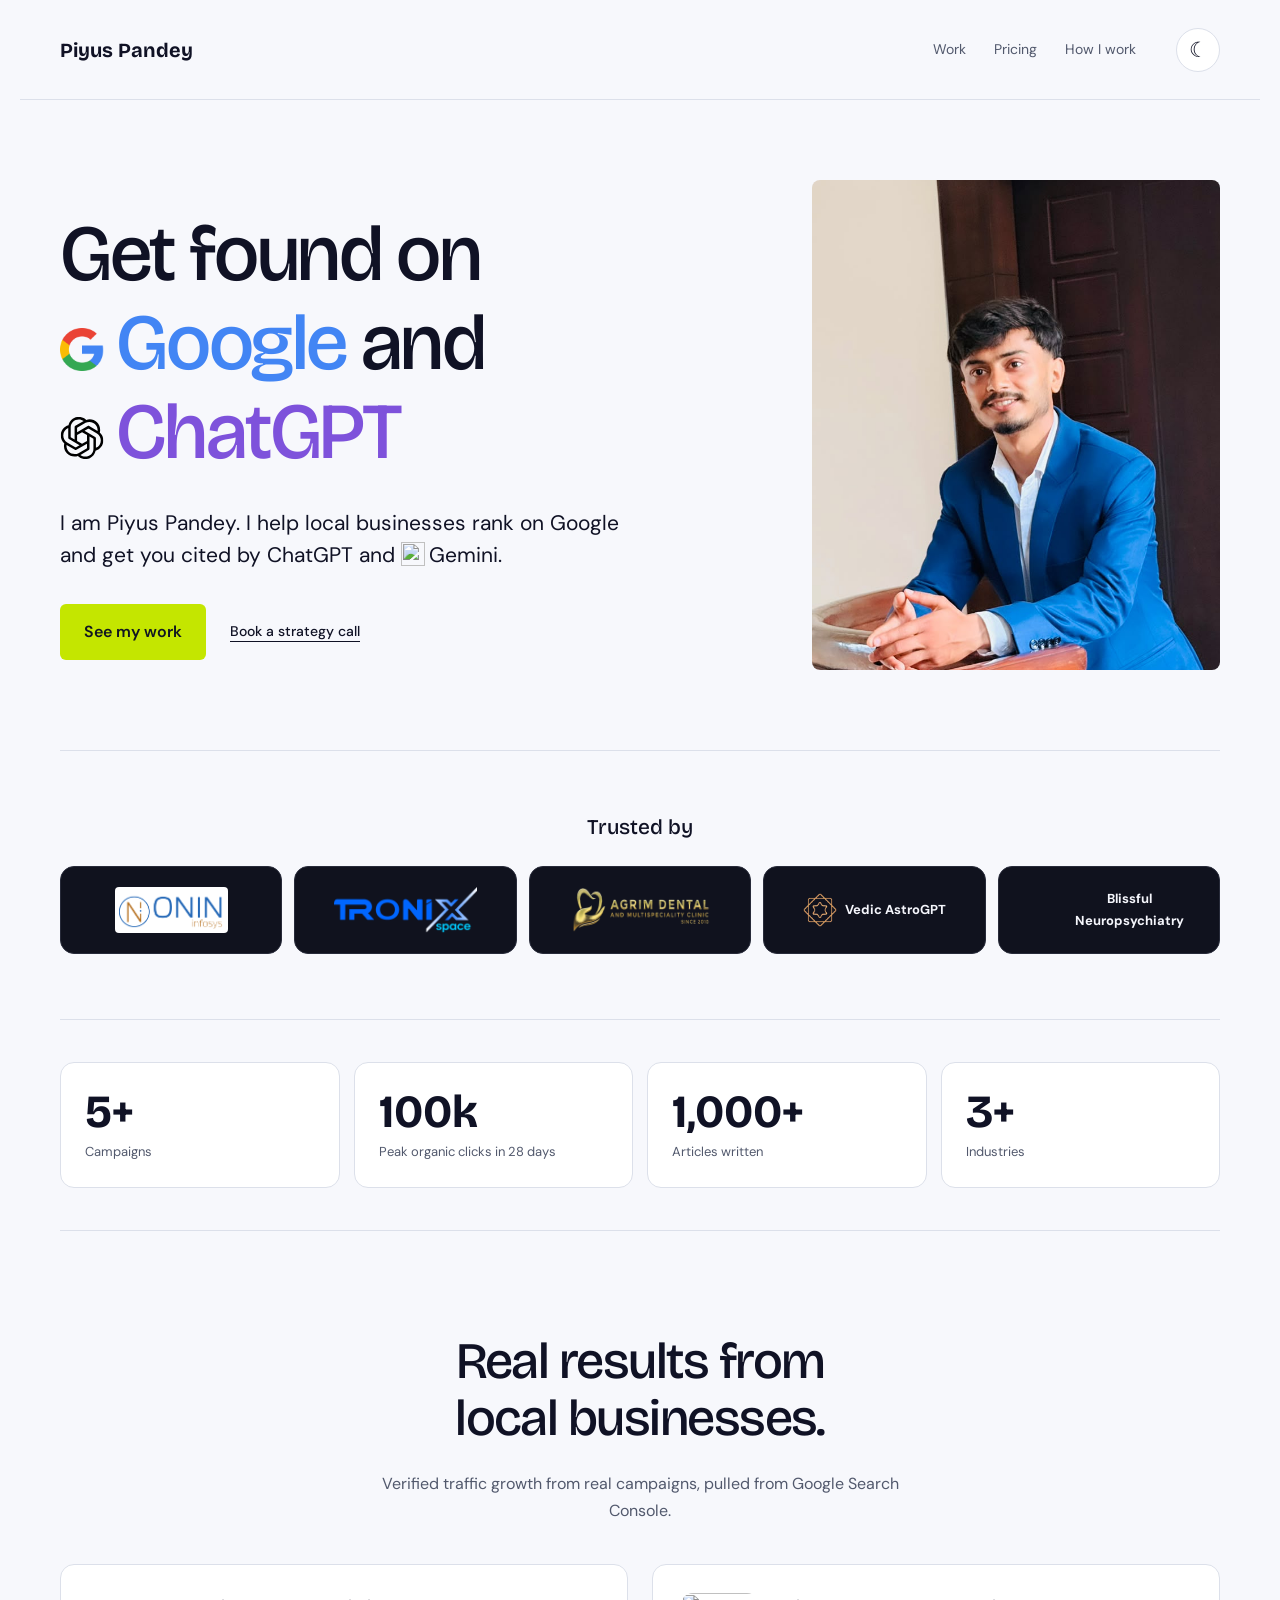
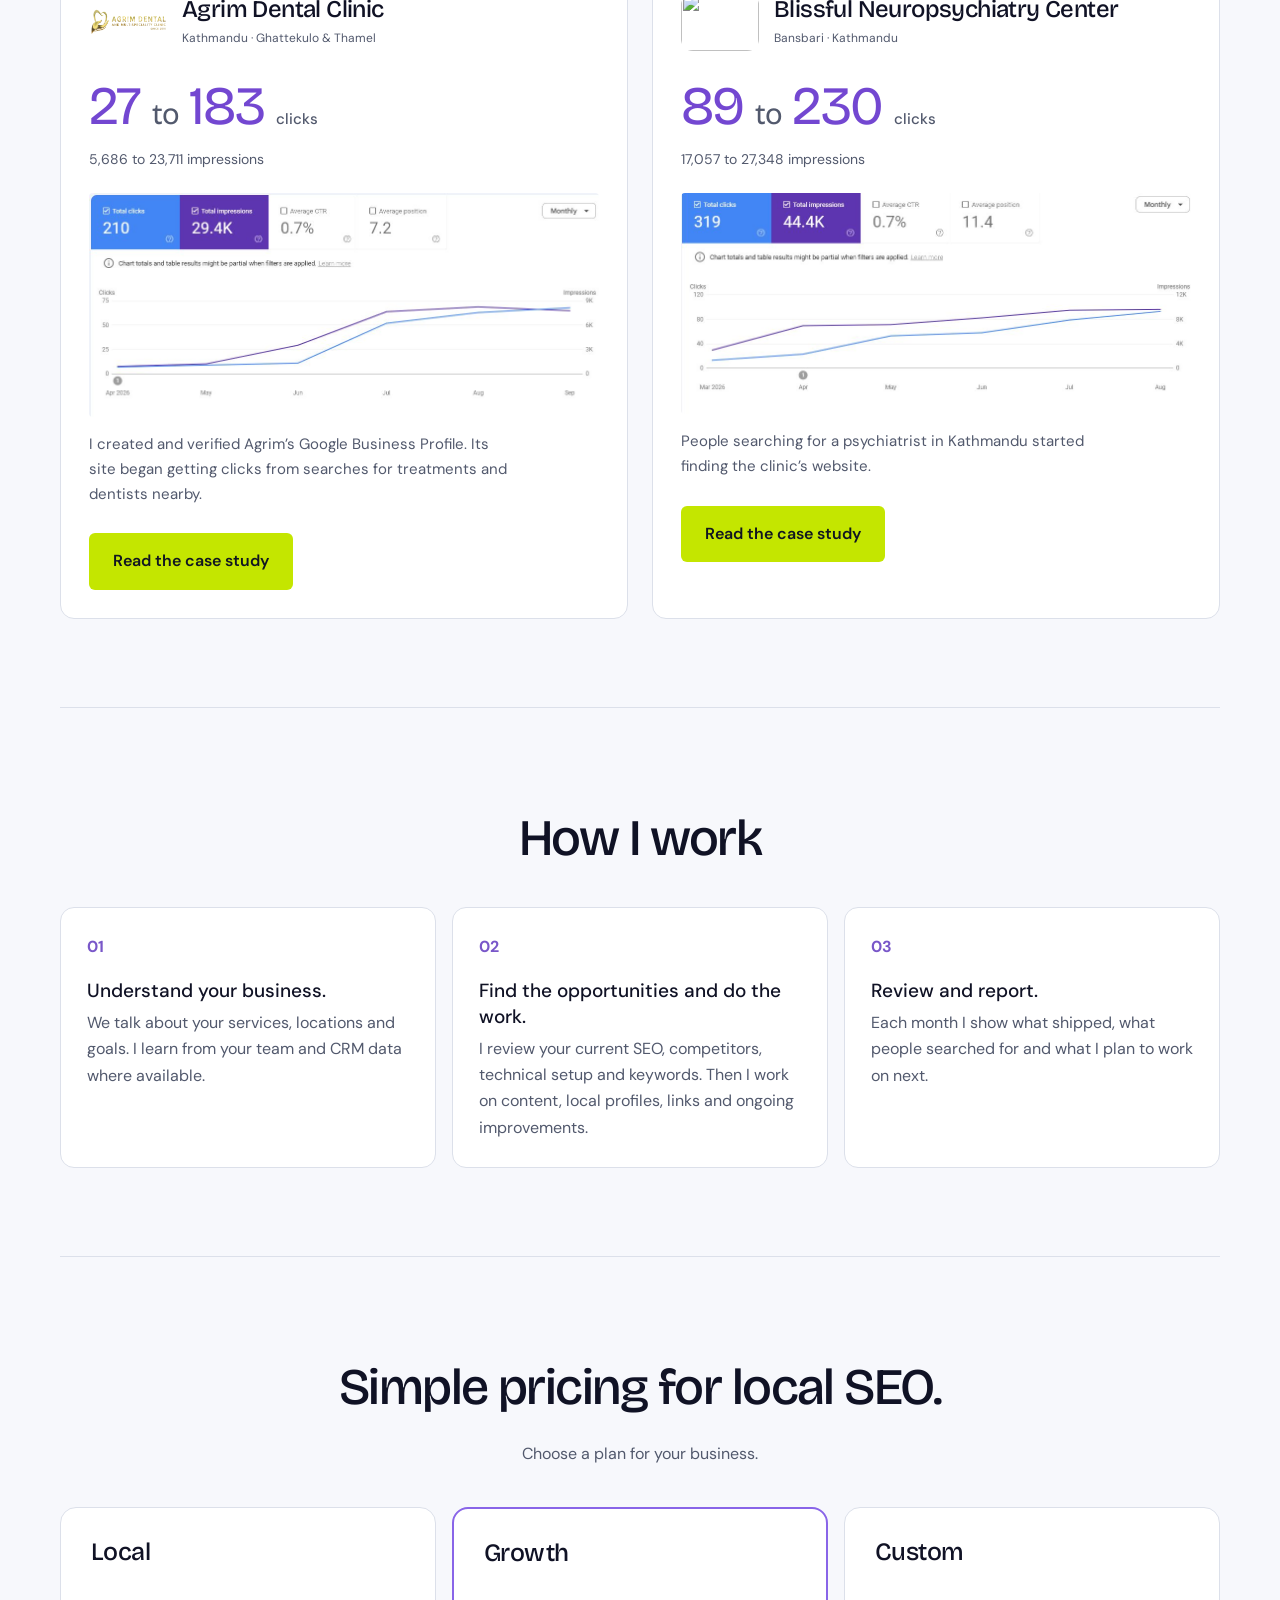
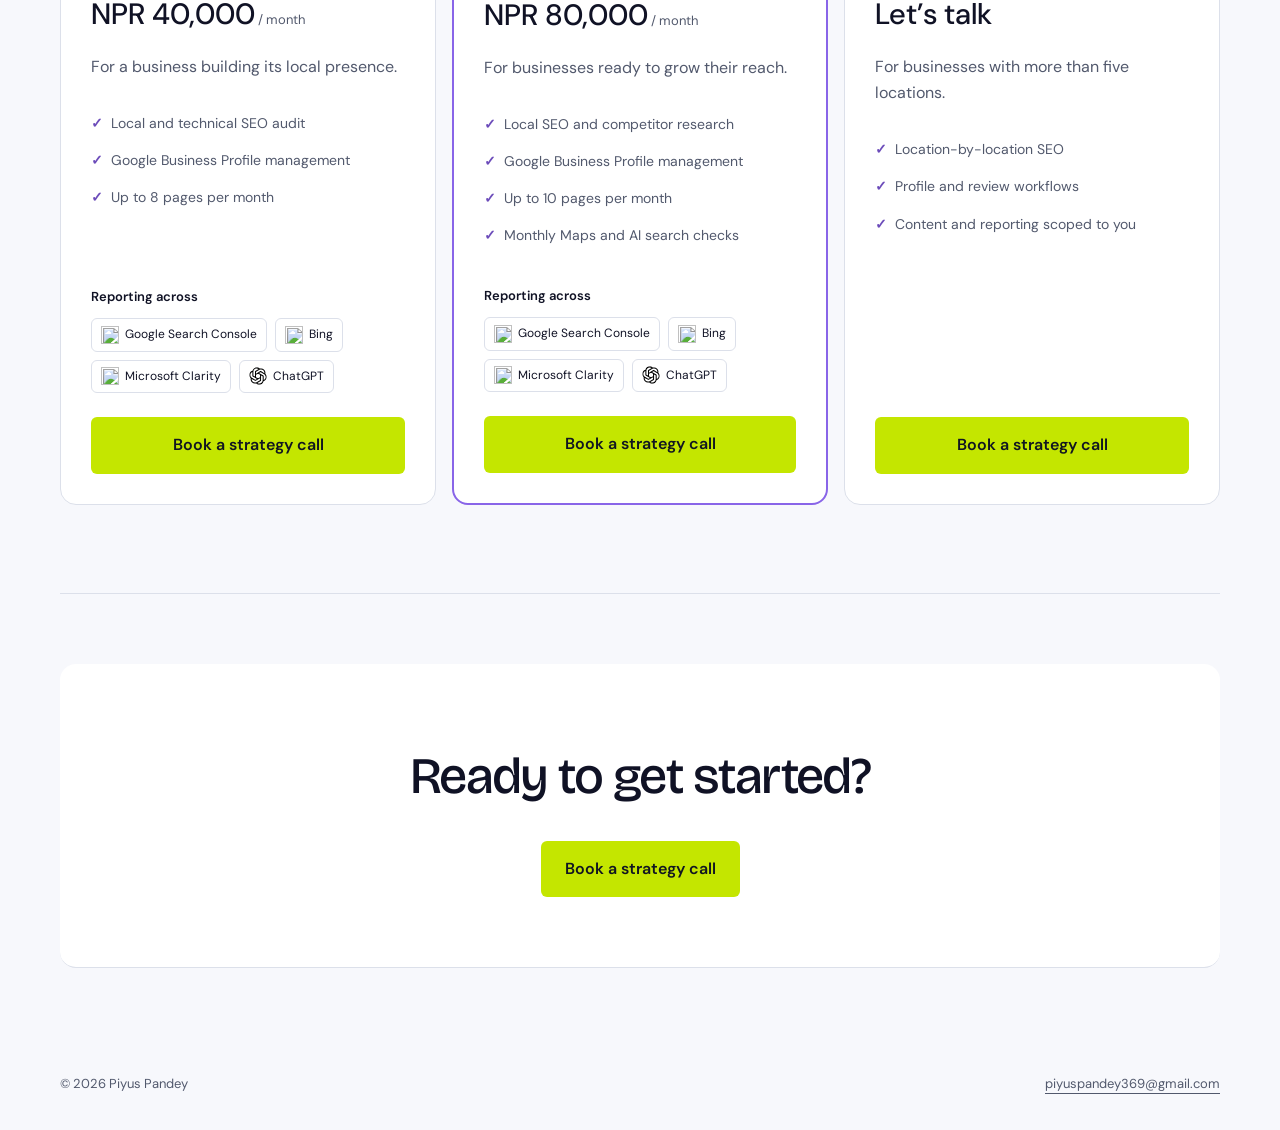
==== index.html @ a8f032d7 "Publish Piyus Pandey SEO portfolio" ====
<!doctype html>
<html lang="en">
<head>
<meta charset="utf-8">
<meta name="viewport" content="width=device-width,initial-scale=1">
<title>Local SEO Freelancer in Nepal | Piyus Pandey</title>
<meta name="description" content="Local SEO for clinics and businesses in Nepal. Explore clinic case studies, Google Business Profile services and pricing.">
<link rel="stylesheet" href="styles.css">
<link rel="preconnect" href="https://fonts.googleapis.com">
<link rel="preconnect" href="https://fonts.gstatic.com" crossorigin>
</head>
<body>
<a class="skip" href="#main">Skip to content</a>
<header>
<a class="brand" href="index.html">Piyus Pandey
</a>
<button class="menu-toggle" type="button" aria-expanded="false" aria-controls="primary-nav" aria-label="Open navigation"><span></span><span></span><span></span></button>
<nav id="primary-nav" aria-label="Main navigation">
<a href="index.html#work">Work</a>

<a href="index.html#pricing">Pricing</a>
<a href="index.html#process">How I work</a>
</nav>
<button class="theme-toggle" type="button" aria-label="Switch to dark theme" aria-pressed="false">☾</button>
</header>
<main id="main">
<section class="hero"><div><h1>Get found on <span class="google-word"><img class="hero-brand-icon google-icon" src="site-assets/google-g.png" alt="" width="128" height="128">Google</span> and <span class="chatgpt-word"><img class="hero-brand-icon openai-icon" src="site-assets/openai-black.svg" alt="" width="48" height="48">ChatGPT</span></h1><p class="intro">I am Piyus Pandey. I help local businesses rank on Google and get you cited by ChatGPT and <span class="gemini-name"><img src="https://www.google.com/s2/favicons?domain=gemini.google.com&sz=64" alt="" width="24" height="24">Gemini</span>.</p><div class="actions"><a class="button" href="#work">See my work</a><a class="text-link" href="https://wa.me/9779866153090?text=Hello%20Piyus%2C%20I%20want%20to%20book%20a%20strategy%20call%20for%20my%20business%3A%20">Book a strategy call</a></div></div><figure class="portrait"><img src="site-assets/piyus-pandey.jpg" alt="Piyus Pandey" width="720" height="1280"></figure></section>
<section class="trust"><h2>Trusted by</h2><div class="logo-grid"><a href="https://onin.com.np/"><img src="site-assets/onin.png" alt="Onin Infosys"></a><a href="https://tronixspace.com/"><img src="site-assets/tronix.png" alt="Tronix Space"></a><a href="https://agrimdentalclinic.com/"><img src="site-assets/agrim.png" alt="Agrim Dental Clinic"></a><a href="https://vedicastrogpt.com/"><img src="site-assets/vedic.webp" alt=""><span>Vedic AstroGPT</span></a><a href="https://blissfulpsychiatrycenter.com/"><img src="https://www.google.com/s2/favicons?domain=blissfulpsychiatrycenter.com&sz=128" alt=""><span>Blissful Neuropsychiatry</span></a></div></section>
<section class="stats" aria-label="Experience"><div><strong>5+</strong><span>Campaigns</span></div><div><strong>100k</strong><span>Peak organic clicks in 28 days</span></div><div><strong>1,000+</strong><span>Articles written</span></div><div><strong>3+</strong><span>Industries</span></div></section>
<section id="work">
<div class="section-head">
<h2>Real results from local businesses.</h2><p>Verified traffic growth from real campaigns, pulled from Google Search Console.</p>

</div>
<div class="work-grid">
<article class="case">
<div class="case-top">
<div class="clinic-heading"><img src="site-assets/agrim.png" alt="" loading="lazy"><div><h3>Agrim Dental Clinic</h3><p>Kathmandu · Ghattekulo &amp; Thamel</p></div></div>
</div>
<div class="metric">27 <span>to</span> 183 <small>clicks</small></div>
<p class="impression-change">5,686 to 23,711 impressions</p>
<a href="case-study-evidence/agrim-search-growth.jpg">
<img loading="lazy" src="case-study-evidence/agrim-search-growth.jpg" alt="Agrim Dental Clinic Search Console monthly growth chart">
</a>
<p>I created and verified Agrim’s Google Business Profile. Its site began getting clicks from searches for treatments and dentists nearby.</p>

<a class="button" href="agrim.html">Read the case study</a>
</article>
<article class="case">
<div class="case-top">
<div class="clinic-heading"><img src="https://www.google.com/s2/favicons?domain=blissfulpsychiatrycenter.com&sz=128" alt="" loading="lazy"><div><h3>Blissful Neuropsychiatry Center</h3><p>Bansbari · Kathmandu</p></div></div>
</div>
<div class="metric">89 <span>to</span> 230 <small>clicks</small></div>
<p class="impression-change">17,057 to 27,348 impressions</p>
<a href="case-study-evidence/blissful-search-growth.jpg">
<img loading="lazy" src="case-study-evidence/blissful-search-growth.jpg" alt="Blissful Neuropsychiatry Center Search Console monthly growth chart">
</a>
<p>People searching for a psychiatrist in Kathmandu started finding the clinic’s website.</p>

<a class="button" href="blissful.html">Read the case study</a>
</article>
</div>
</section>
<section class="process" id="process">
<h2>How I work</h2>
<ol><li><strong>Understand your business.</strong> We talk about your services, locations and goals. I learn from your team and CRM data where available.</li><li><strong>Find the opportunities and do the work.</strong> I review your current SEO, competitors, technical setup and keywords. Then I work on content, local profiles, links and ongoing improvements.</li><li><strong>Review and report.</strong> Each month I show what shipped, what people searched for and what I plan to work on next.</li></ol>
</section>
<section id="pricing"><div class="section-head"><h2>Simple pricing for local SEO.</h2><p>Choose a plan for your business.</p></div><div class="pricing-grid"><article class="card"><h3>Local</h3><p class="price"><strong>NPR 40,000</strong><span> / month</span></p><p>For a business building its local presence.</p><ul><li>Local and technical SEO audit</li><li>Google Business Profile management</li><li>Up to 8 pages per month</li></ul><div class="reporting"><p>Reporting across</p><ul aria-label="Reporting platforms"><li><img src="https://www.google.com/s2/favicons?domain=search.google.com&sz=64" alt="" width="20" height="20">Google Search Console</li><li><img src="https://www.google.com/s2/favicons?domain=bing.com&sz=64" alt="" width="20" height="20">Bing</li><li><img src="https://www.google.com/s2/favicons?domain=clarity.microsoft.com&sz=64" alt="" width="20" height="20">Microsoft Clarity</li><li><img class="reporting-openai" src="site-assets/openai-black.svg" alt="" width="20" height="20">ChatGPT</li></ul></div><a class="button" href="https://wa.me/9779866153090?text=Hello%20Piyus%2C%20I%20want%20to%20book%20a%20strategy%20call%20for%20my%20business%3A%20">Book a strategy call</a></article><article class="card featured"><h3>Growth</h3><p class="price"><strong>NPR 80,000</strong><span> / month</span></p><p>For businesses ready to grow their reach.</p><ul><li>Local SEO and competitor research</li><li>Google Business Profile management</li><li>Up to 10 pages per month</li><li>Monthly Maps and AI search checks</li></ul><div class="reporting"><p>Reporting across</p><ul aria-label="Reporting platforms"><li><img src="https://www.google.com/s2/favicons?domain=search.google.com&sz=64" alt="" width="20" height="20">Google Search Console</li><li><img src="https://www.google.com/s2/favicons?domain=bing.com&sz=64" alt="" width="20" height="20">Bing</li><li><img src="https://www.google.com/s2/favicons?domain=clarity.microsoft.com&sz=64" alt="" width="20" height="20">Microsoft Clarity</li><li><img class="reporting-openai" src="site-assets/openai-black.svg" alt="" width="20" height="20">ChatGPT</li></ul></div><a class="button" href="https://wa.me/9779866153090?text=Hello%20Piyus%2C%20I%20want%20to%20book%20a%20strategy%20call%20for%20my%20business%3A%20">Book a strategy call</a></article><article class="card"><h3>Custom</h3><p class="price"><strong>Let’s talk</strong></p><p>For businesses with more than five locations.</p><ul><li>Location-by-location SEO</li><li>Profile and review workflows</li><li>Content and reporting scoped to you</li></ul><a class="button" href="https://wa.me/9779866153090?text=Hello%20Piyus%2C%20I%20want%20to%20book%20a%20strategy%20call%20for%20my%20business%3A%20">Book a strategy call</a></article></div></section><section class="contact"><h2>Ready to get started?</h2><a class="button" href="https://wa.me/9779866153090?text=Hello%20Piyus%2C%20I%20want%20to%20book%20a%20strategy%20call%20for%20my%20business%3A%20">Book a strategy call</a></section>
</main>
<footer><span>© 2026 Piyus Pandey</span><a href="mailto:piyuspandey369@gmail.com">piyuspandey369@gmail.com</a></footer>
<script src="theme.js" defer></script>
</body>
</html>
---- styles.css ----
@import url('https://fonts.googleapis.com/css2?family=DM+Sans:wght@400;500;600;700&family=Bricolage+Grotesque:wght@400;500;600;700;800&display=swap');

:root {
  color-scheme:dark;
  --bg:#101411;
  --panel:#191f19;
  --ink:#f2f3e9;
  --muted:#aeb6aa;
  --accent:#d3ed8b;
  --line:#343d31
}

* {
  box-sizing:border-box
}
html {
  scroll-behavior:smooth;
  scroll-padding-top:95px
}
body {
  margin:0;
  background:var(--bg);
  color:var(--ink);
  font-family:'DM Sans',sans-serif;
  line-height:1.65
}
a {
  color:inherit;
  text-underline-offset:5px
}
img {
  max-width:100%;
  height:auto;
  display:block
}
h1,h2,h3 {
  font-family:'Bricolage Grotesque',sans-serif;
  line-height:1.12;
  letter-spacing:-.03em;
  font-weight:500
}
h1 {
  font-size:clamp(44px,7.2vw,92px);
  margin:20px 0 30px
}
h2 {
  font-size:clamp(32px,4vw,52px);
  margin:14px 0 24px
}
h3 {
  font-size:25px;
  letter-spacing:-.025em
}
p {
  color:var(--muted)
}
header,main,footer {
  max-width:1240px;
  margin:auto;
  padding-inline:40px
}
header {
  min-height:100px;
  display:flex;
  align-items:center;
  gap:40px;
  border-bottom:1px solid var(--line)
}
.brand {
  font-family:'Bricolage Grotesque',sans-serif;
  font-weight:700;
  text-decoration:none;
  font-size:20px;
  line-height:1.3
}
.brand span {
  display:block;
  font-family:'DM Sans',sans-serif;
  color:var(--muted);
  font-size:12px;
  font-weight:400;
  letter-spacing:.1em;
  margin-top:5px
}
nav {
  display:flex;
  gap:28px;
  margin-left:auto
}
nav a {
  text-decoration:none;
  font-size:14px;
  color:#c2c9bc
}
nav a:hover,.text-link:hover {
  color:var(--accent)
}
.button {
  display:inline-flex;
  align-items:center;
  justify-content:center;
  gap:18px;
  background:var(--accent);
  color:#182012;
  text-decoration:none;
  padding:15px 24px;
  border-radius:6px;
  font-weight:600;
  min-height:48px
}
.button:hover {
  background:#e3f7b0
}
.small {
  padding:10px 17px;
  font-size:14px
}
section {
  padding-block:88px;
  border-bottom:1px solid var(--line)
}
.hero {
  display:grid;
  grid-template-columns:1.3fr .8fr;
  gap:80px;
  align-items:center;
  padding-block:64px 80px
}
.hero h1 span {
  color:var(--accent)
}
.eyebrow {
  font-size:11px;
  letter-spacing:.15em;
  color:var(--accent);
  font-weight:600;
  margin:0 0 20px
}
.intro {
  font-size:21px;
  line-height:1.55;
  color:#dce1d4;
  max-width:560px
}
.sub {
  font-size:15px;
  max-width:480px
}
.actions {
  display:flex;
  align-items:center;
  gap:24px;
  margin-top:32px
}
.text-link {
  font-weight:500;
  font-size:14px
}
.portrait {
  margin:0;
  position:relative
}
.portrait img {
  width:100%;
  height:490px;
  object-fit:cover;
  object-position:50% 57%;
  border-radius:130px 130px 8px 8px
}
.portrait figcaption {
  background:#20281fd9;
  border:1px solid #616e58;
  backdrop-filter:blur(10px);
  padding:15px 24px;
  position:absolute;
  bottom:20px;
  left:-24px;
  right:24px;
  border-radius:6px;
  font-weight:500
}
.portrait figcaption span {
  display:block;
  font-size:12px;
  color:#b7c5a8
}
.section-head {
  max-width:700px;
  margin-bottom:40px
}
.section-head p:last-child {
  max-width:560px
}
.work-grid,.service-grid {
  display:grid;
  grid-template-columns:1fr 1fr;
  gap:24px
}
.case {
  padding:28px;
  border:1px solid var(--line);
  border-radius:8px;
  background:var(--panel)
}
.case-top {
  display:flex;
  align-items:start;
  justify-content:space-between;
  gap:20px;
  min-height:64px
}
.case-top h3 {
  margin:0;
  font-size:24px
}
.case-top a {
  font-size:26px;
  text-decoration:none
}
.metric {
  font-family:'Bricolage Grotesque',sans-serif;
  font-size:56px;
  letter-spacing:-.03em;
  color:var(--accent);
  margin-top:20px
}
.metric-label {
  font-size:12px;
  margin:0 0 24px
}
.case img {
  border-radius:4px;
  width:100%
}
.case p {
  font-size:15px
}
.case .note {
  font-size:12px;
  color:#93a089
}
.brands {
  padding-block:38px
}
.brands>div {
  display:flex;
  gap:60px;
  flex-wrap:wrap
}
.brands>div a {
  font-size:23px;
  text-decoration:none;
  color:#dce1d4
}
.brands>p:last-child {
  font-size:12px;
  max-width:750px;
  margin-bottom:0
}
.service-grid {
  gap:0 64px
}
.service-grid .card {
  padding-block:10px 24px
}
.service-grid h3 {
  font-size:25px
}
.service-grid p {
  font-size:16px
}
.process {
  display:grid;
  grid-template-columns:1fr 1.5fr;
  gap:80px
}
.process ol {
  padding-left:22px;
  margin:0
}
.process li {
  padding-left:12px;
  padding-bottom:28px;
  color:var(--muted)
}
.process strong {
  display:block;
  color:var(--ink);
  font-weight:500;
  margin-bottom:6px
}
.pricing-grid {
  display:grid;
  grid-template-columns:1fr 1fr;
  gap:24px
}
.pricing-grid .card {
  padding:30px;
  border:1px solid var(--line);
  border-radius:8px;
  display:flex;
  flex-direction:column
}
.pricing-grid .card:nth-child(2) {
  border-color:#89a35d;
  background:#1e281a
}
.pricing-grid h3 {
  margin:0 0 20px
}
.pricing-grid strong {
  font-size:27px;
  color:var(--accent);
  font-weight:500
}
.pricing-grid p {
  margin-top:0
}
.pricing-grid ul {
  padding-left:18px;
  color:var(--muted);
  font-size:14px
}
.pricing-grid li {
  padding-bottom:12px
}
.pricing-grid .card>p:last-child {
  margin-top:auto;
  padding-top:20px;
  margin-bottom:0
}
.pricing-grid .card>p:last-child a {
  display:inline-block;
  font-weight:500;
  color:var(--accent)
}
.pricing-grid .card:last-child {
  grid-column:1/-1;
  display:block
}
.pricing-grid .card:last-child p {
  max-width:780px
}
.about {
  display:grid;
  grid-template-columns:1fr 1.4fr;
  gap:80px
}
.about p {
  margin-top:0;
  font-size:17px
}
.faq {
  display:grid;
  grid-template-columns:1fr 1.4fr;
  gap:80px
}
details {
  border-bottom:1px solid var(--line);
  padding-block:22px
}
summary {
  cursor:pointer;
  font-size:17px;
  padding-right:10px
}
details p {
  font-size:15px
}
.contact {
  text-align:center;
  background:radial-gradient(ellipse at bottom,#2b3a21,transparent 65%);
  padding-block:85px
}
.contact p {
  max-width:550px;
  margin:0 auto 30px
}
.contact .eyebrow {
  color:var(--accent)
}
footer {
  display:flex;
  gap:24px;
  flex-wrap:wrap;
  align-items:center;
  padding-block:35px
}
footer p,footer a,footer small {
  font-size:12px
}
footer>.brand {
  font-size:16px
}
footer small {
  margin-left:auto;
  color:var(--muted)
}
.skip {
  position:absolute;
  top:-100px;
  left:20px;
  background:var(--accent);
  color:#111;
  padding:10px;
  z-index:20
}
.skip:focus {
  top:10px
}
a:focus-visible,summary:focus-visible {
  outline:3px solid var(--accent);
  outline-offset:5px
}
.case-page {
  max-width:820px;
  margin:60px auto 100px
}
.case-page h1 {
  font-size:clamp(36px,5.5vw,64px)
}
.case-page>.eyebrow {
  margin-top:36px
}
.case-page h2 {
  font-size:32px;
  margin-top:50px
}
.case-page p,.case-page li {
  font-size:17px;
  color:#bac3b4
}
.case-page strong {
  color:var(--ink)
}
.case-page img {
  width:100%;
  border-radius:6px
}
.case-page em {
  font-size:12px
}
.case-page li {
  margin-bottom:8px
}

@media(max-width:800px) {
  header,main,footer {
  padding-inline:24px
}
header {
  gap:16px;
  flex-wrap:wrap;
  padding-block:18px
}
header>.small {
  margin-left:auto
}
nav {
  order:3;
  width:100%;
  margin:0;
  justify-content:space-between;
  gap:16px
}
.hero {
  gap:40px;
  grid-template-columns:1fr
}
.hero>div {
  max-width:620px
}
.hero h1 {
  font-size:64px
}
.portrait {
  width:100%;
  max-width:400px;
  margin-inline:auto
}
.portrait img {
  height:420px
}
.portrait figcaption {
  left:16px;
  right:16px
}
.work-grid {
  grid-template-columns:1fr
}
.process,.about,.faq {
  grid-template-columns:1fr;
  gap:20px
}
.pricing-grid {
  grid-template-columns:1fr
}
.service-grid {
  gap:20px 32px
}
.brands>div {
  gap:20px 35px
}
section {
  padding-block:60px
}

}

@media(max-width:480px) {
  header,main,footer {
  padding-inline:20px
}
.brand {
  font-size:17px
}
.small {
  font-size:12px;
  padding-inline:14px
}
.hero {
  padding-block:42px 55px
}
.hero h1 {
  font-size:49px
}
.intro {
  font-size:18px
}
.actions {
  flex-direction:column;
  align-items:stretch;
  gap:20px
}
.actions>.text-link {
  text-align:center
}
.service-grid {
  grid-template-columns:1fr
}
.metric {
  font-size:48px
}
.case {
  padding:22px
}
.case-top h3 {
  font-size:23px
}
.pricing-grid .card {
  padding:24px
}
.brands>div {
  flex-direction:column;
  gap:14px
}
.portrait img {
  height:360px
}
.case-page {
  margin-top:36px
}
.contact h2 {
  font-size:42px
}
footer {
  gap:12px
}
footer small {
  width:100%;
  margin-left:0
}

}

@media(prefers-reduced-motion:reduce) {
  html {
  scroll-behavior:auto
}

}


/* Refined layout and interaction states */
::selection { background: #d3ed8b; color: #101411; }
nav a { display: inline-flex; align-items: center; min-height: 44px; }
.button { transition: background-color .18s ease, color .18s ease; }
.hero { gap: clamp(40px, 7vw, 88px); }
.hero h1 { text-wrap: balance; }
.portrait img { border-radius: 8px; object-position: 50% 55%; }
.case { background: transparent; border: 0; border-top: 1px solid var(--line); border-radius: 0; padding: 26px 0 0; }
.case-top { min-height: 0; }
.case-top h3 { font-size: 24px; }
.case .metric { margin-top: 26px; }
.case img { margin-top: 22px; }
.case .text-link, .brands a { display: inline-block; padding-block: 8px; }
.brands > div { gap: 20px 48px; }
.brands > div a { font-size: 19px; }
.pricing-grid .card { border-radius: 12px; padding: 32px; }
.pricing-grid .card:nth-child(2) { border-color: var(--line); background: var(--panel); }
.pricing-grid .card > p:last-child a { padding-block: 10px; }
summary { min-height: 44px; }
.case-page h1, .section-head h2 { text-wrap: balance; }
.case-page > p, .case-page > ul { max-width: 70ch; }
@media (max-width: 480px) {
  .hero h1 { font-size: clamp(39px, 11vw, 49px); }
  .case { padding: 24px 0 0; }
  .pricing-grid .card { padding: 24px; }
  .brands > div { gap: 2px; }
}
@media (prefers-reduced-motion: reduce) { .button { transition: none; } }
/* Light and dark presentation */
:root { color-scheme: light; --bg:#f7f8fc; --panel:#fff; --ink:#101225; --muted:#52596d; --accent:#c4e600; --line:#dce0ea; }
:root[data-theme="dark"] { color-scheme:dark; --bg:#080b1d; --panel:#101529; --ink:#f2f4ff; --muted:#b5bfd3; --accent:#c5e800; --line:#30374a; }
body { transition:background-color .2s,color .2s; }
h1,h2,h3,.metric { color:var(--ink); }
.hero h1 span { color:inherit; }
.hero h1 .google-word { color:#4285f4; }
.hero h1 .chatgpt-word { color:#7e52db; }
.intro { color:var(--ink); }
.sub,.case-page p,.case-page li { color:var(--muted); }
nav a { color:var(--muted); }
.button { color:#111621; background:var(--accent); }
.theme-toggle { border:1px solid var(--line); border-radius:50%; background:var(--panel); color:var(--ink); min-width:44px; min-height:44px; font-size:21px; cursor:pointer; }
.theme-toggle:focus-visible { outline:3px solid #7e52db; outline-offset:3px; }
.hero { padding-top:80px; }
.hero h1 { font-size:clamp(44px,6.2vw,80px); }
.trust { text-align:center; padding:52px 0; }
.trust h2 { font-size:16px; letter-spacing:0; color:var(--muted); margin:0 0 26px; }
.logo-grid { display:flex; align-items:center; justify-content:center; gap:22px; flex-wrap:wrap; }
.logo-grid a { background:white; color:#151929; border:1px solid #e7e9f0; border-radius:8px; display:flex; align-items:center; justify-content:center; gap:8px; min-height:68px; min-width:150px; max-width:210px; padding:12px 16px; text-decoration:none; font-size:13px; font-weight:700; }
.logo-grid img { max-height:42px; max-width:130px; object-fit:contain; }
.logo-grid a:has(span) img { width:34px; }
.stats { display:grid; grid-template-columns:repeat(4,1fr); gap:24px; padding:42px 0; }
.stats div { display:flex; flex-direction:column; gap:4px; }
.stats strong { font-size:clamp(30px,3.6vw,46px); font-family:'Bricolage Grotesque',sans-serif; }
.stats span { font-size:13px; color:var(--muted); }
.case { padding:28px; background:var(--panel); border:1px solid var(--line); border-radius:14px; }
.case-top h3 { min-height:54px; }
.metric { color:#7347d1; font-size:clamp(36px,4.3vw,54px); }
.case .note { color:var(--muted); }
.pricing-grid .card { background:var(--panel); }
.pricing-grid .card:nth-child(2) { background:var(--panel); border-color:#8d70e1; }
.pricing-grid strong { color:#7347d1; }
.pricing-grid .card>p:last-child a { color:var(--ink); background:var(--accent); border-radius:6px; padding:12px 16px; text-decoration:none; }
.comparison .table-wrap { overflow-x:auto; }
table { border-collapse:collapse; width:100%; min-width:690px; text-align:left; font-size:14px; }
th,td { padding:18px 14px; border-bottom:1px solid var(--line); }
thead th { color:var(--ink); } tbody td { color:var(--muted); }
.contact { background:var(--panel); border-radius:16px; margin-block:70px; padding:70px 24px; }
.contact .contact-number { margin:20px auto 0; font-size:14px; }
.case-page .eyebrow { color:#7652cb; }
.case-page strong { color:var(--ink); }
.case-visual { margin:35px 0; }
.case-visual img,.evidence img { width:100%; border-radius:8px; }
.case-visual figcaption { color:var(--muted); font-size:13px; margin-top:8px; }
.map { width:100%; height:360px; border:0; border-radius:10px; margin-top:18px; }
.map-links { display:flex; gap:20px; flex-wrap:wrap; }
:root[data-theme="dark"] .metric,:root[data-theme="dark"] .pricing-grid strong { color:#c1aaff; }
@media(max-width:800px) { .theme-toggle { order:0; margin-left:auto; } header>.small { margin-left:0; } .hero { padding-top:50px; } .stats { grid-template-columns:repeat(2,1fr); } }
@media(max-width:480px) { .logo-grid { justify-content:flex-start; gap:10px; } .logo-grid a { min-width:0; width:calc(50% - 5px); font-size:11px; } .logo-grid img { max-width:100px; } .stats { gap:26px 16px; } .case { padding:20px; } .case-top h3 { min-height:0; } .map { height:300px; } header>.small { font-size:11px; padding-inline:9px; } }
.hero h1 span img { width:.48em; height:.48em; display:inline-block; vertical-align:.04em; margin-right:.12em; }
.case-page > h1 { max-width: 17ch; margin-top: 0; }
.case-summary { display:grid; grid-template-columns: .8fr 1.2fr; gap:24px; align-items:center; padding:24px; margin:36px 0 42px; border:1px solid var(--line); border-radius:14px; background:var(--panel); }
.case-summary .console-label { display:flex; gap:10px; align-items:center; color:var(--muted); font-size:13px; font-weight:600; }
.case-summary .console-label img { width:24px; height:24px; border-radius:0; }
.case-summary .summary-clinic { color:var(--ink); font-size:15px; font-weight:600; margin:22px 0 6px; }
.case-summary .summary-metric { color:#7347d1; font-family:'Bricolage Grotesque',sans-serif; font-size:clamp(32px,4vw,48px); line-height:1.15; letter-spacing:-.03em; margin:0; font-weight:600; }
.case-summary .summary-metric span { font-size:.5em; color:var(--muted); font-weight:400; }
.case-summary .summary-detail { font-size:12px; line-height:1.5; margin:10px 0 0; }
.case-summary > a img { border-radius:7px; }
:root[data-theme="dark"] .case-summary .summary-metric { color:#c1aaff; }
.search-evidence { margin:26px 0 34px; }
.search-evidence a { display:block; }
.result-frame { display:block; position:relative; overflow:hidden; border-radius:8px; }
.result-frame img { display:block; width:100%; }
.result-highlight { position:absolute; pointer-events:none; left:1%; right:1%; border:3px solid #a777ff; border-radius:5px; }
.result-frame.agrim .result-highlight { top:44%; height:25%; }
.result-frame.blissful .result-highlight { top:75%; height:23%; }
.search-evidence figcaption { color:var(--muted); font-size:13px; margin-top:10px; }
@media(max-width:700px) { .case-page > h1 { font-size:clamp(33px,9vw,44px); } .case-summary { grid-template-columns:1fr; padding:20px; gap:20px; } .case-summary .summary-clinic { margin-top:16px; } .result-highlight { border-width:2px; } }
/* Layout refinements */
.menu-toggle { display:none; }
.button,.pricing-grid .card>a.button,.pricing-grid .card>p:last-child a { color:#111621; background:var(--accent); border:0; text-decoration:none; }
.button:hover { color:#111621; background:#d8f154; }
.hero h1 span img { width:.62em; height:.62em; vertical-align:-.02em; }
.trust { padding:65px 0; }
.trust h2 { font-size:21px; color:var(--ink); }
.logo-grid { gap:14px; }
.logo-grid a { min-height:88px; border-radius:14px; padding:18px; box-shadow:0 8px 24px rgba(31,36,73,.04); }
.stats { grid-template-columns:repeat(4,1fr); gap:14px; }
.stats div { background:var(--panel); border:1px solid var(--line); border-radius:14px; padding:24px; }
.stats strong { color:var(--ink); line-height:1.1; }
.section-head { margin-inline:auto; text-align:center; }
.section-head p:last-child { margin-inline:auto; }
.clinic-heading { display:flex; align-items:center; gap:15px; }
.clinic-heading img { margin:0; width:58px; height:58px; object-fit:contain; background:#fff; border:1px solid #e4e7f0; border-radius:12px; padding:7px; }
.clinic-heading h3,.case-top h3 { min-height:0; margin:0; }
.clinic-heading p { margin:6px 0 0; font-size:12px; }
.case .button { margin-top:12px; }
.process { display:block; }
.process h2 { text-align:center; margin-bottom:40px; }
.process ol { list-style:none; padding:0; display:grid; grid-template-columns:repeat(3,1fr); gap:16px; counter-reset:steps; }
.process li { counter-increment:steps; padding:26px; border:1px solid var(--line); background:var(--panel); border-radius:14px; }
.process li::before { content:counter(steps,decimal-leading-zero); display:block; color:#7957c9; font-weight:700; margin-bottom:18px; }
.process strong { font-size:19px; line-height:1.35; }
.pricing-grid { grid-template-columns:repeat(3,minmax(0,1fr)); gap:16px; }
.pricing-grid .card,.pricing-grid .card:last-child { grid-column:auto; display:flex; padding:30px; background:var(--panel); border:1px solid var(--line); border-radius:16px; }
.pricing-grid .card.featured { border:2px solid #8965e8; }
.pricing-grid .card p { max-width:none; }
.pricing-grid .card .price { min-height:45px; margin:4px 0 15px; }
.pricing-grid .card .price strong { color:var(--ink); font-size:clamp(22px,2.3vw,30px); }
.pricing-grid .card .price span { font-size:13px; color:var(--muted); }
.pricing-grid .card ul { flex:1; list-style:none; padding:0; margin:16px 0 24px; }
.pricing-grid .card li { padding:0 0 14px 20px; position:relative; }
.pricing-grid .card li::before { content:'✓'; color:#6c4cba; position:absolute; left:0; font-weight:700; }
.pricing-grid .card>a.button { width:100%; margin-top:auto; }
.contact { text-align:center; }
.contact .button { margin-top:12px; }
footer { justify-content:space-between; color:var(--muted); }
footer a,footer span { font-size:13px; }
.summary-brand { display:flex; align-items:center; gap:10px; margin-top:18px; }
.summary-brand img { width:43px; height:43px; object-fit:contain; background:white; border-radius:8px; padding:5px; }
.case-summary .summary-brand .summary-clinic { margin:0; }
.case-summary .summary-location { font-size:12px; margin:2px 0 0; }
.case-summary .summary-metric { margin-top:14px; }
.result-frame.agrim .result-highlight { left:7%; right:40%; top:28%; height:19%; }
.result-frame.blissful .result-highlight { left:7%; right:40%; top:50%; height:19%; }
@media(max-width:800px) {
 header { position:relative; }
 .menu-toggle { display:flex; flex-direction:column; justify-content:center; gap:5px; width:44px; height:44px; padding:10px; border:1px solid var(--line); background:var(--panel); border-radius:8px; color:var(--ink); order:3; cursor:pointer; }
 .menu-toggle span { display:block; height:2px; width:100%; background:currentColor; }
 header nav { display:none; flex-direction:column; align-items:stretch; order:4; width:100%; gap:0; padding:8px 0 0; }
 header nav.is-open { display:flex; }
 header nav a { padding:6px 4px; }
 .theme-toggle { order:0; margin-left:auto; }
 header>.small { order:1; }
 .stats { grid-template-columns:repeat(2,minmax(0,1fr)); }
 .process ol { grid-template-columns:1fr; }
 .pricing-grid { grid-template-columns:1fr; }
 .pricing-grid .card,.pricing-grid .card:last-child { padding:26px; }
}
@media(max-width:480px) { header { gap:8px; } header>.small { font-size:11px; padding:10px; } .stats div { padding:18px; } .stats strong { font-size:30px; } .clinic-heading h3 { font-size:20px; } .clinic-heading img { width:48px; height:48px; } }
@media(max-width:480px) {
 header { gap:6px; }
 header .brand { font-size:15px; white-space:nowrap; }
 header>.small { font-size:10px; padding:8px 9px; min-height:44px; white-space:nowrap; }
 .theme-toggle,.menu-toggle { width:40px; height:40px; min-width:40px; min-height:40px; }
}
.gemini-name { white-space:nowrap; }
.gemini-name img { display:inline-block; width:1.15em; height:1.15em; vertical-align:-.19em; margin-right:.2em; }
.case-page a.button { color:#111621; background:var(--accent); text-decoration:none; }
.case-page a.button:hover { color:#111621; background:#d8f154; }
/* Compact client logos */
.logo-grid { display:grid; grid-template-columns:repeat(5,minmax(0,1fr)); gap:12px; align-items:stretch; }
.logo-grid a { width:100%; min-width:0; max-width:none; min-height:88px; padding:14px; background:#10121e; border:1px solid #282b3a; box-shadow:none; color:#f5f6fc; }
.logo-grid img { max-width:100%; max-height:46px; }
.logo-grid a:first-child img { background:#fff; border-radius:4px; padding:4px; }
.logo-grid a:focus-visible { outline:3px solid #8265db; outline-offset:3px; }
@media(max-width:800px) { .logo-grid { grid-template-columns:repeat(3,minmax(0,1fr)); } }
@media(max-width:480px) { .logo-grid { grid-template-columns:repeat(2,minmax(0,1fr)); gap:10px; } .logo-grid a { width:100%; min-height:76px; } .logo-grid img { max-width:100%; } .logo-grid a:last-child { grid-column:1 / -1; width:calc(50% - 5px); justify-self:center; } }
.hero h1 .hero-brand-icon { width:.55em; height:.55em; object-fit:contain; vertical-align:-.03em; margin-right:.16em; }
:root[data-theme="dark"] .hero h1 .openai-icon { filter:invert(1); }
/* Case study card summaries */
.case { text-align:center; }
.case-top { justify-content:center; }
.clinic-heading { flex-direction:column; justify-content:center; gap:12px; }
.clinic-heading img { background:transparent; border:0; padding:0; }
.case .metric { margin-top:24px; line-height:1.2; }
.case .metric span { font-size:.55em; color:var(--muted); font-weight:400; }
.case .metric small { font-family:'DM Sans',sans-serif; font-size:.28em; letter-spacing:0; color:var(--muted); font-weight:500; white-space:nowrap; }
.case .impression-change { margin:8px 0 0; color:var(--muted); font-size:14px; }
.case>a>img { margin-top:22px; }
.case>p:not(.impression-change) { max-width:42ch; margin-inline:auto; }
.clinic-heading img { width:130px; height:56px; object-fit:contain; }
/* Reporting platforms and case study alignment */
.case { text-align:left; }
.case-top { justify-content:flex-start; }
.clinic-heading { flex-direction:row; justify-content:flex-start; gap:15px; }
.clinic-heading img { flex:none; width:78px; height:58px; }
.case>p:not(.impression-change) { margin-inline:0; }
.reporting { margin:0 0 24px; }
.pricing-grid .reporting p { margin:0 0 10px; font-size:13px; font-weight:600; color:var(--ink); }
.pricing-grid .reporting ul { display:flex; flex-wrap:wrap; gap:8px; margin:0; padding:0; }
.pricing-grid .reporting li { display:inline-flex; align-items:center; gap:6px; padding:6px 9px; border:1px solid var(--line); border-radius:6px; font-size:12px; color:var(--ink); }
.pricing-grid .reporting li::before { content:none; }
.reporting img { width:18px; height:18px; object-fit:contain; }
:root[data-theme="dark"] .reporting-openai { filter:invert(1); }
@media(max-width:480px) { .clinic-heading img { width:65px; height:50px; } }
.result-frame.agrim-ai .result-highlight { left:65%; right:6%; top:48%; height:18%; }
.result-frame.blissful-ai .result-highlight { left:65%; right:6%; top:29%; height:19%; }
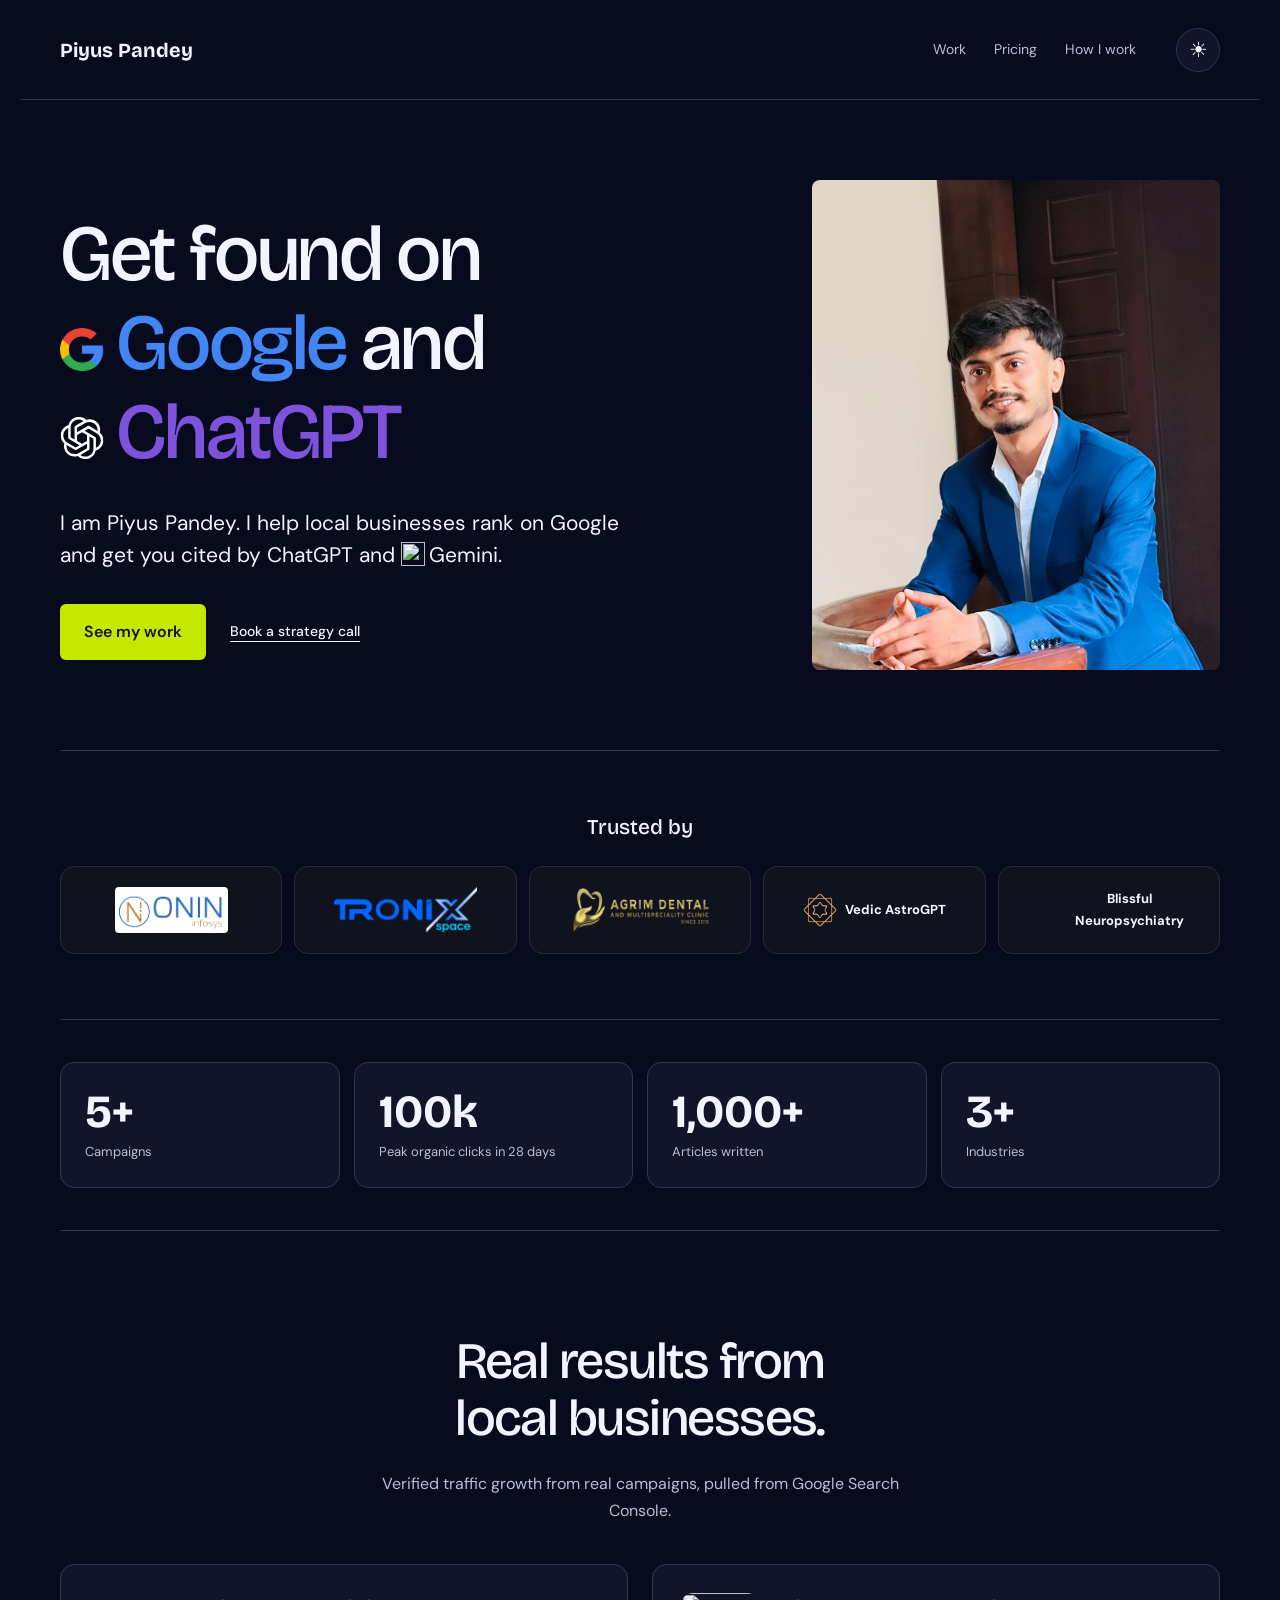
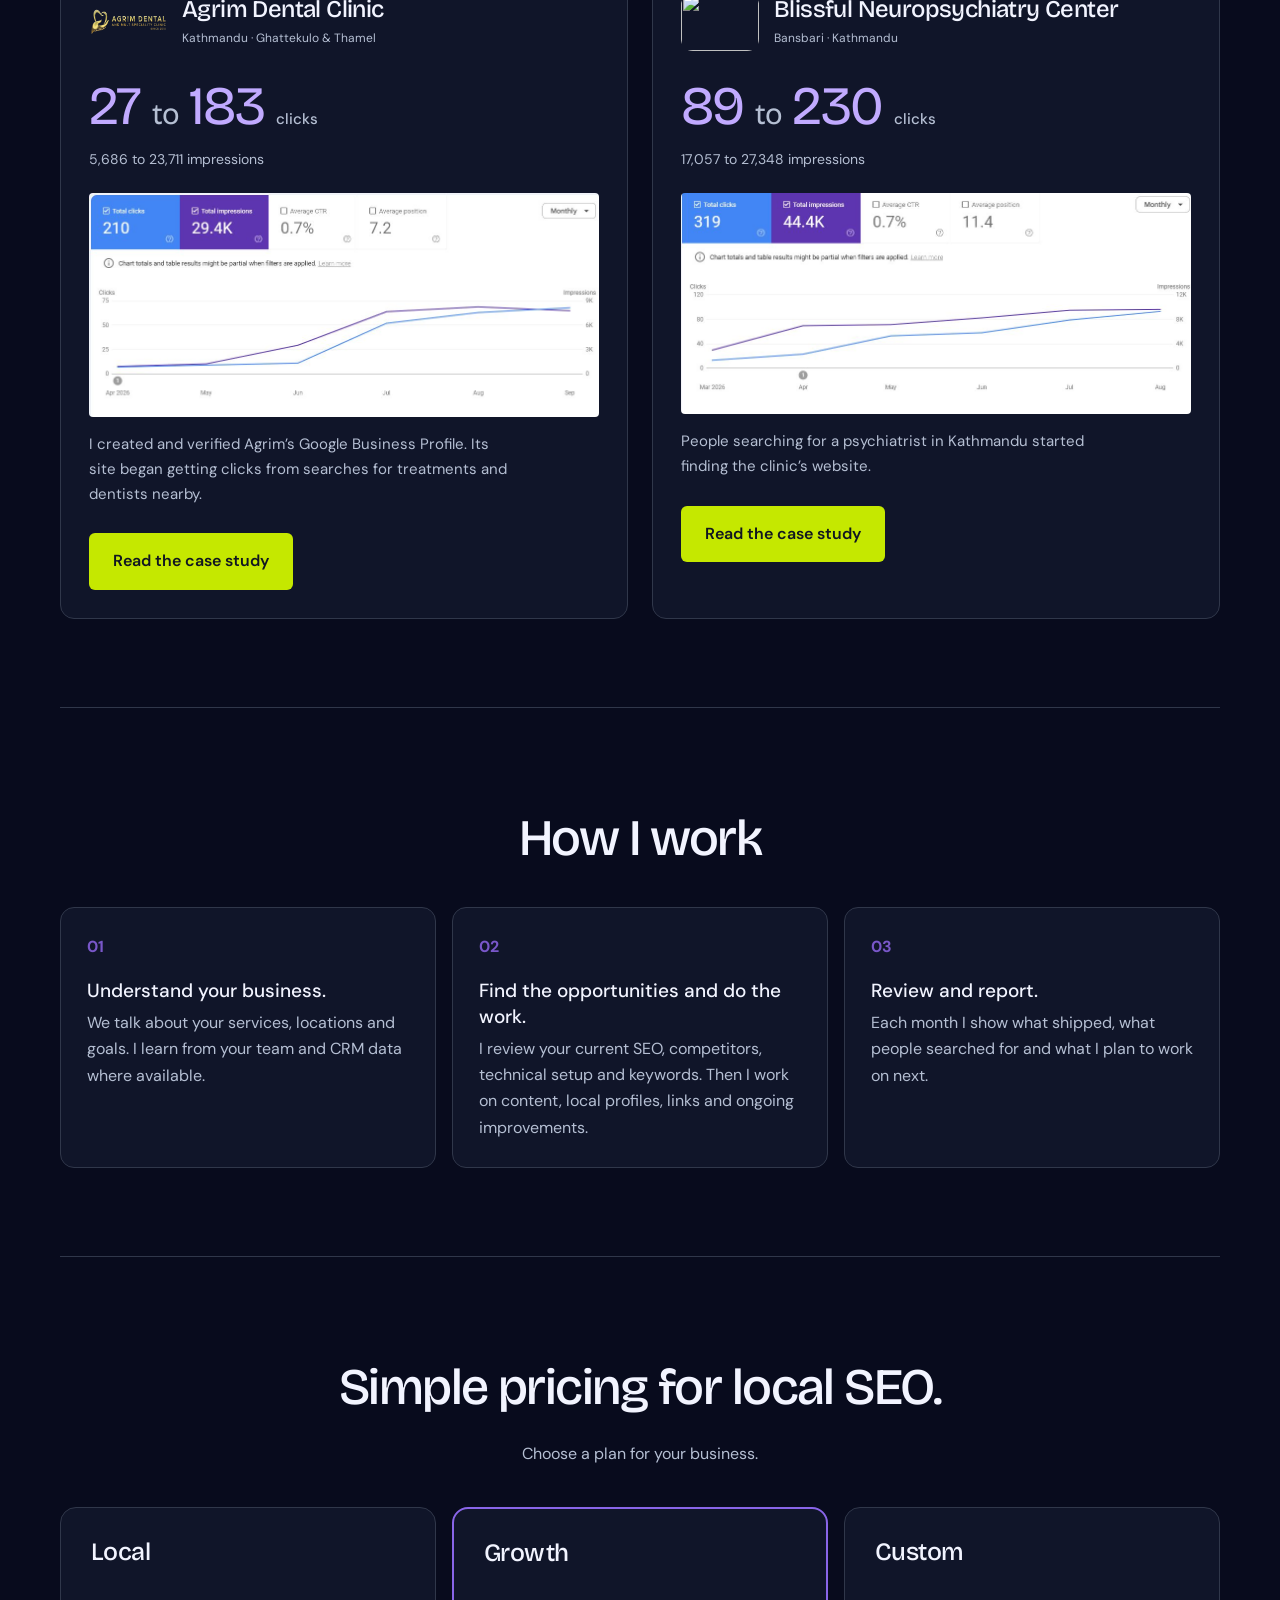
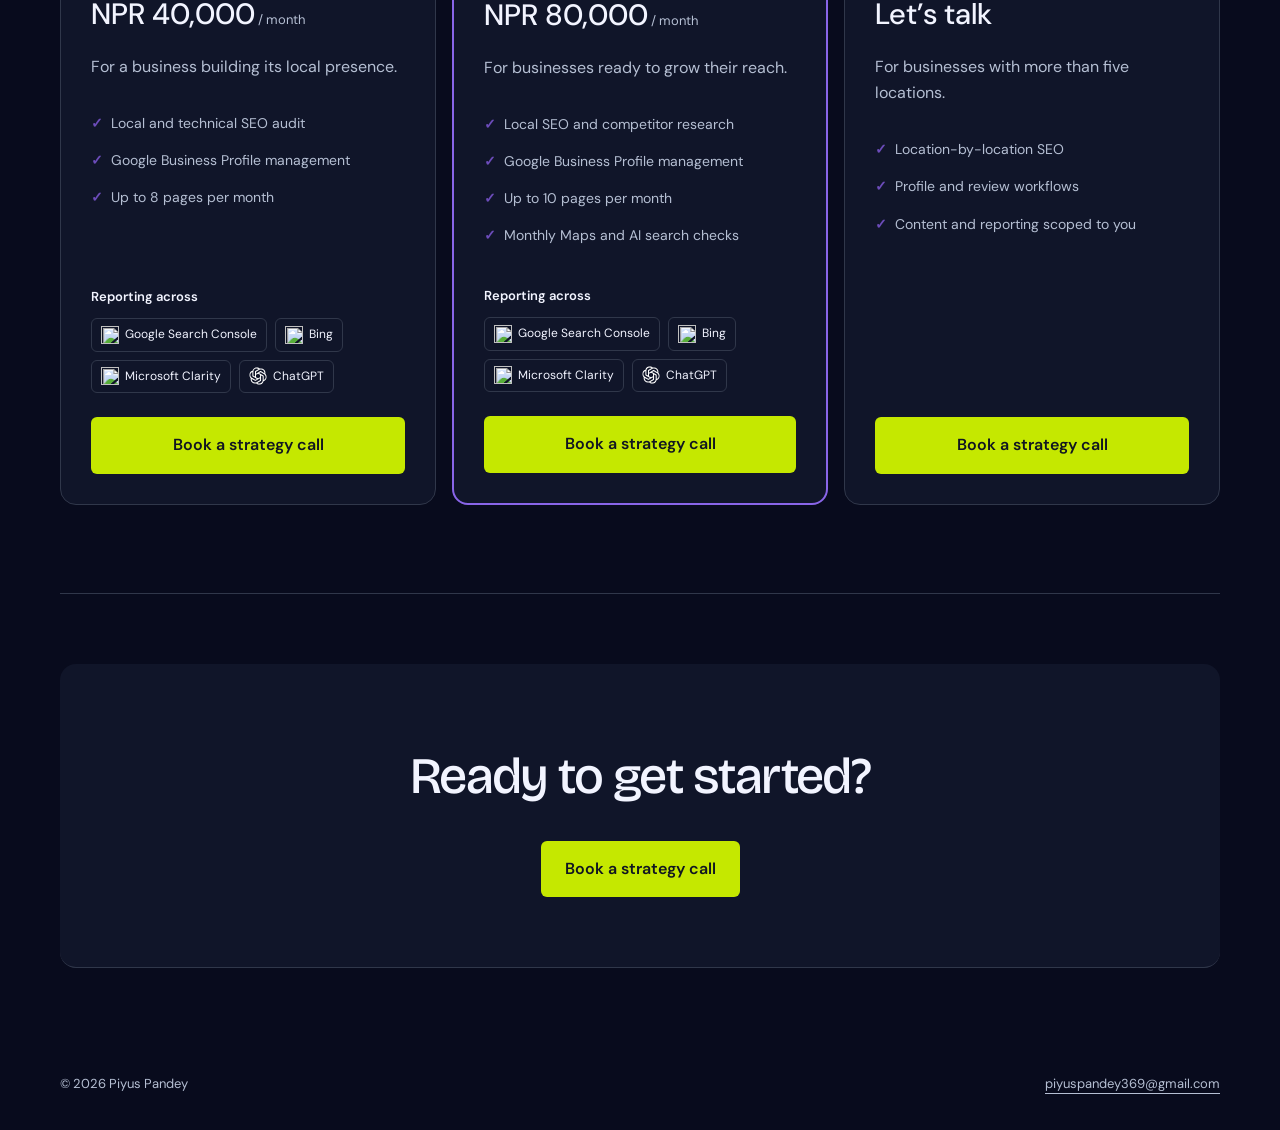
==== commit 4202cc42: "Default to dark theme" ====
--- a/index.html
+++ b/index.html
@@ -1,5 +1,5 @@
 <!doctype html>
-<html lang="en">
+<html lang="en" data-theme="dark">
 <head>
 <meta charset="utf-8">
 <meta name="viewport" content="width=device-width,initial-scale=1">
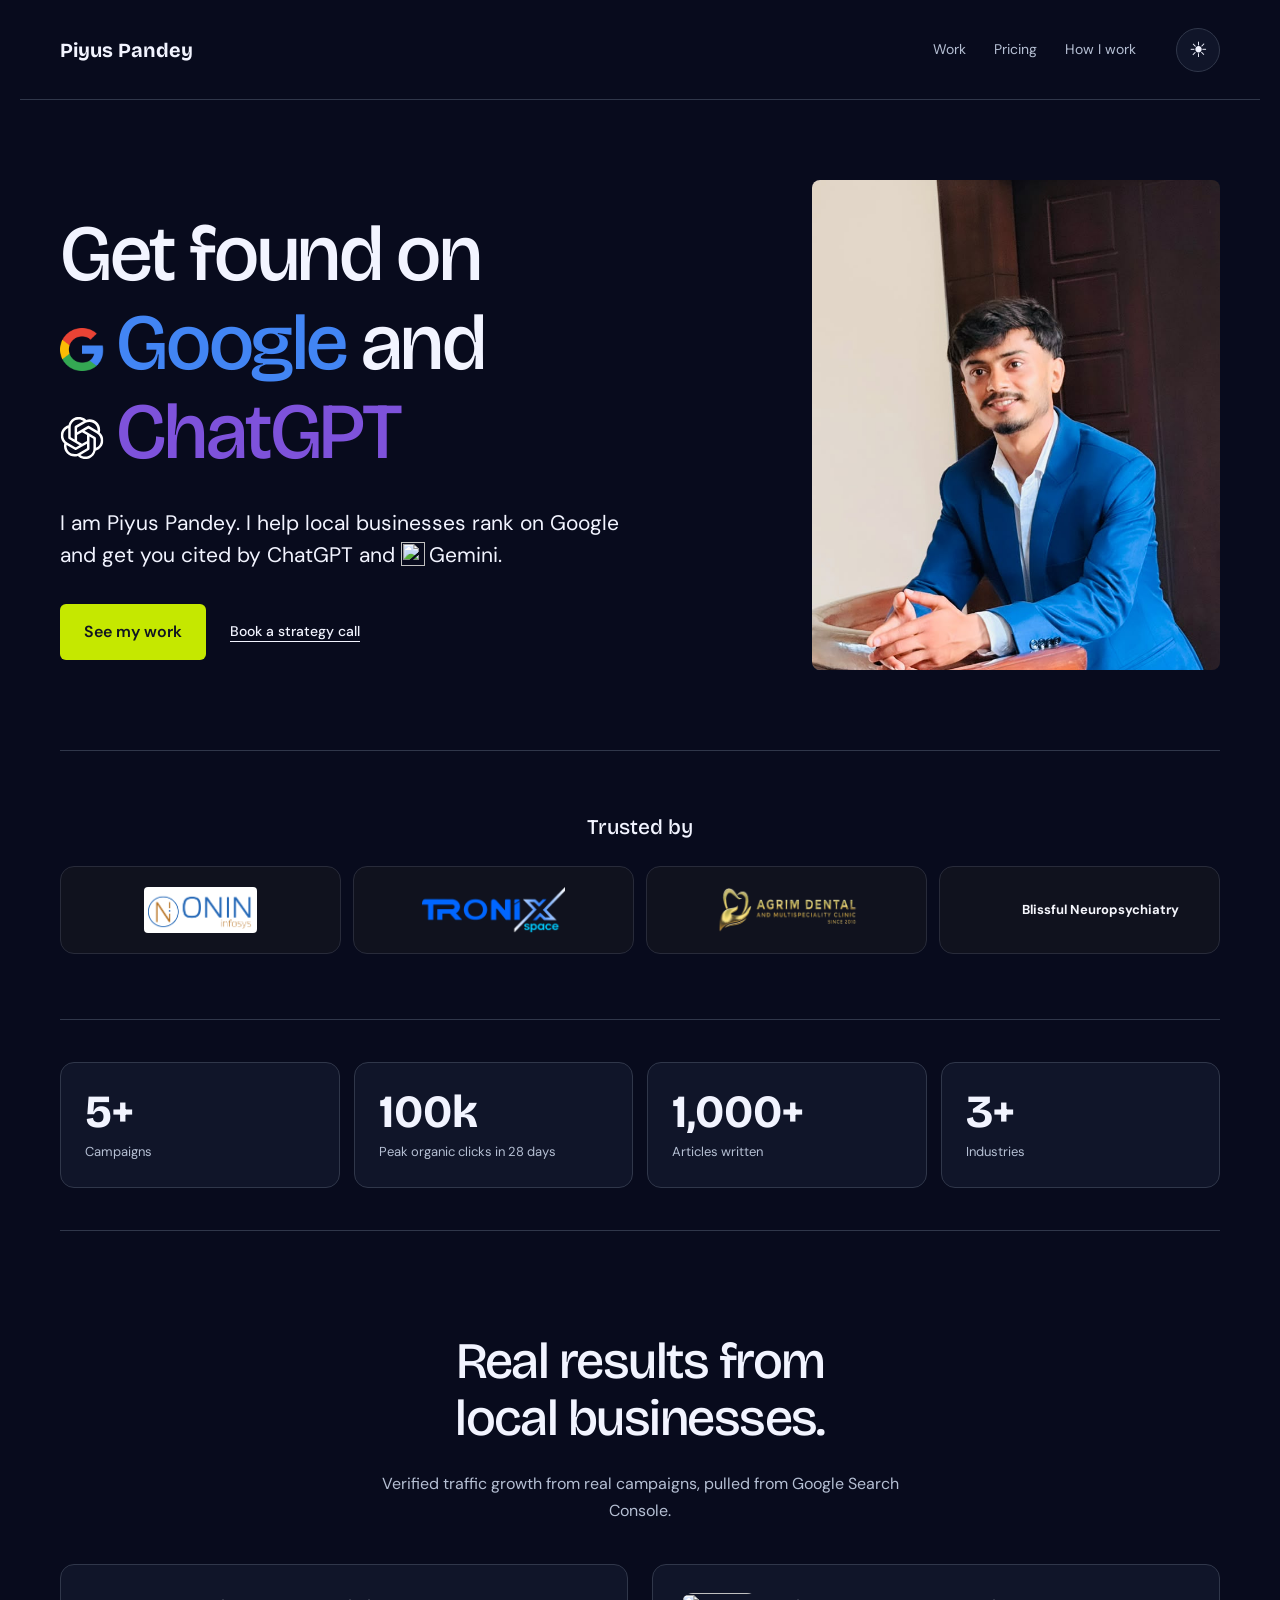
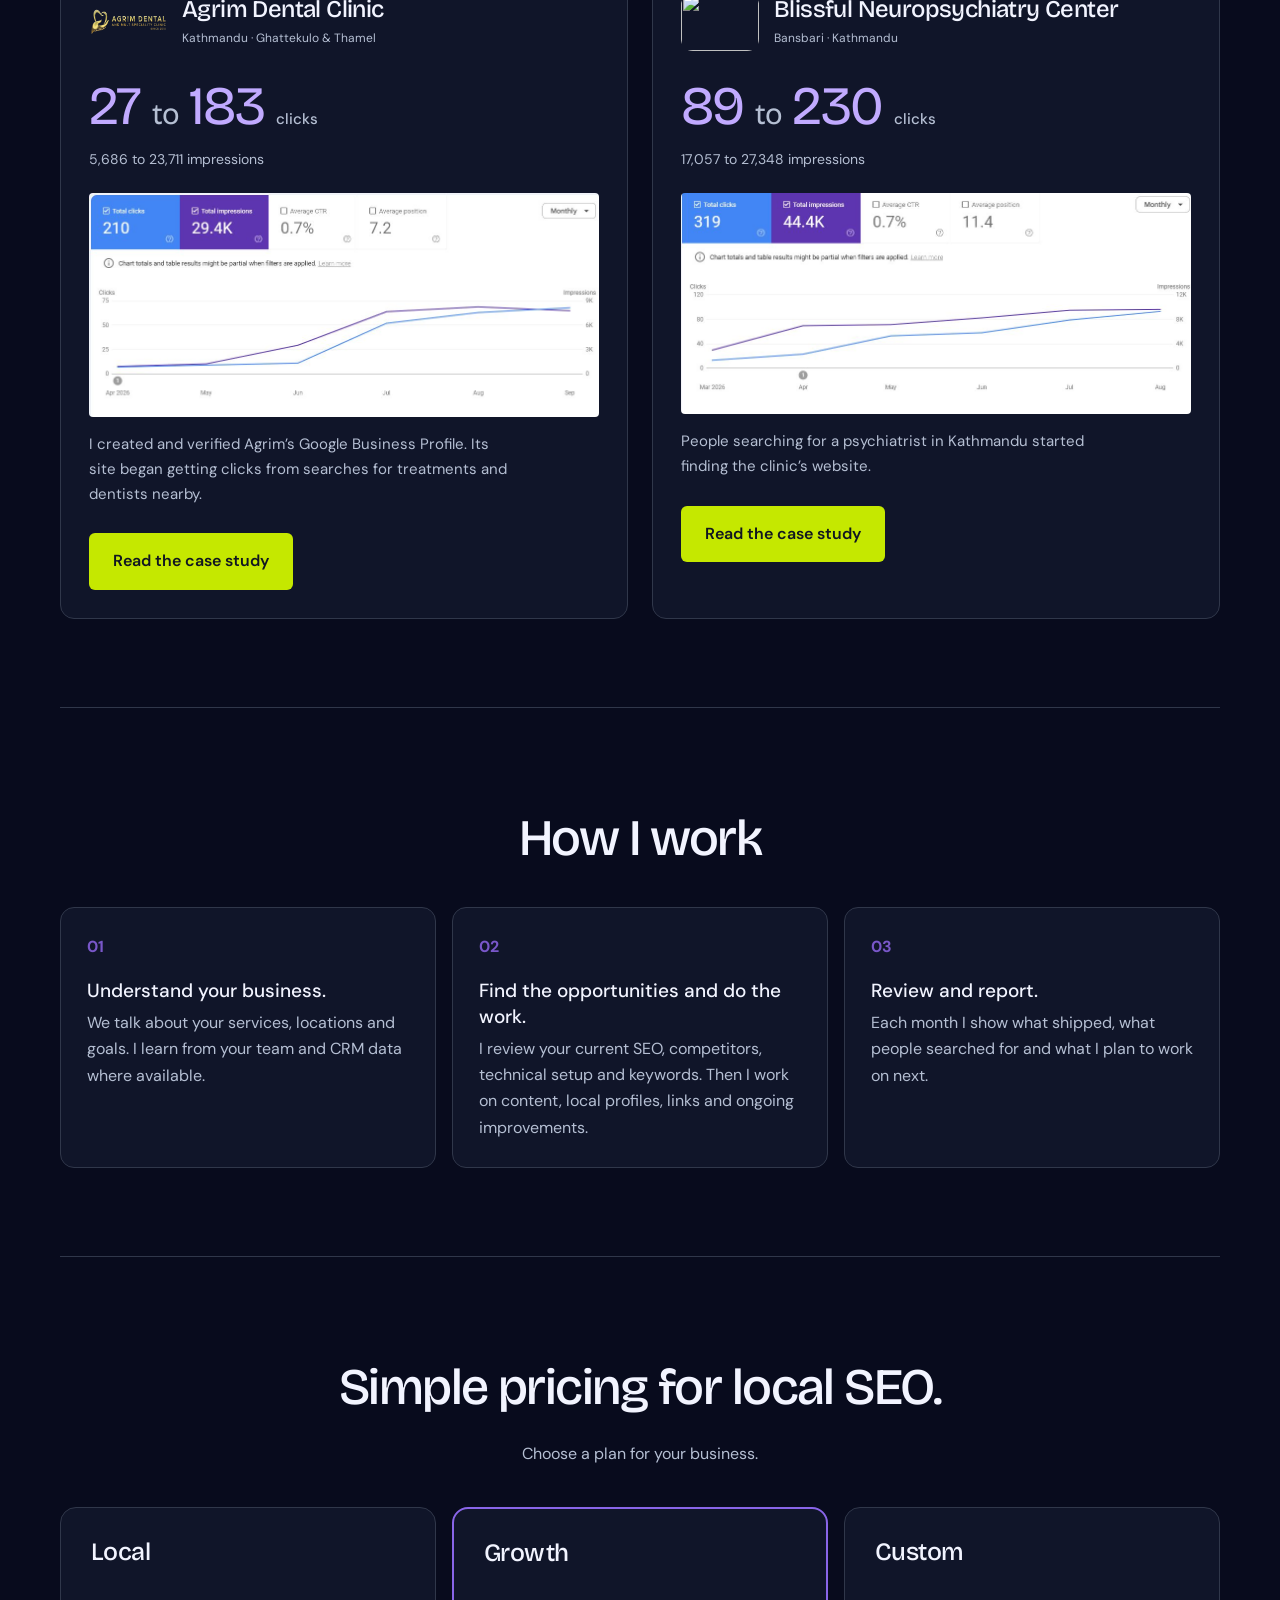
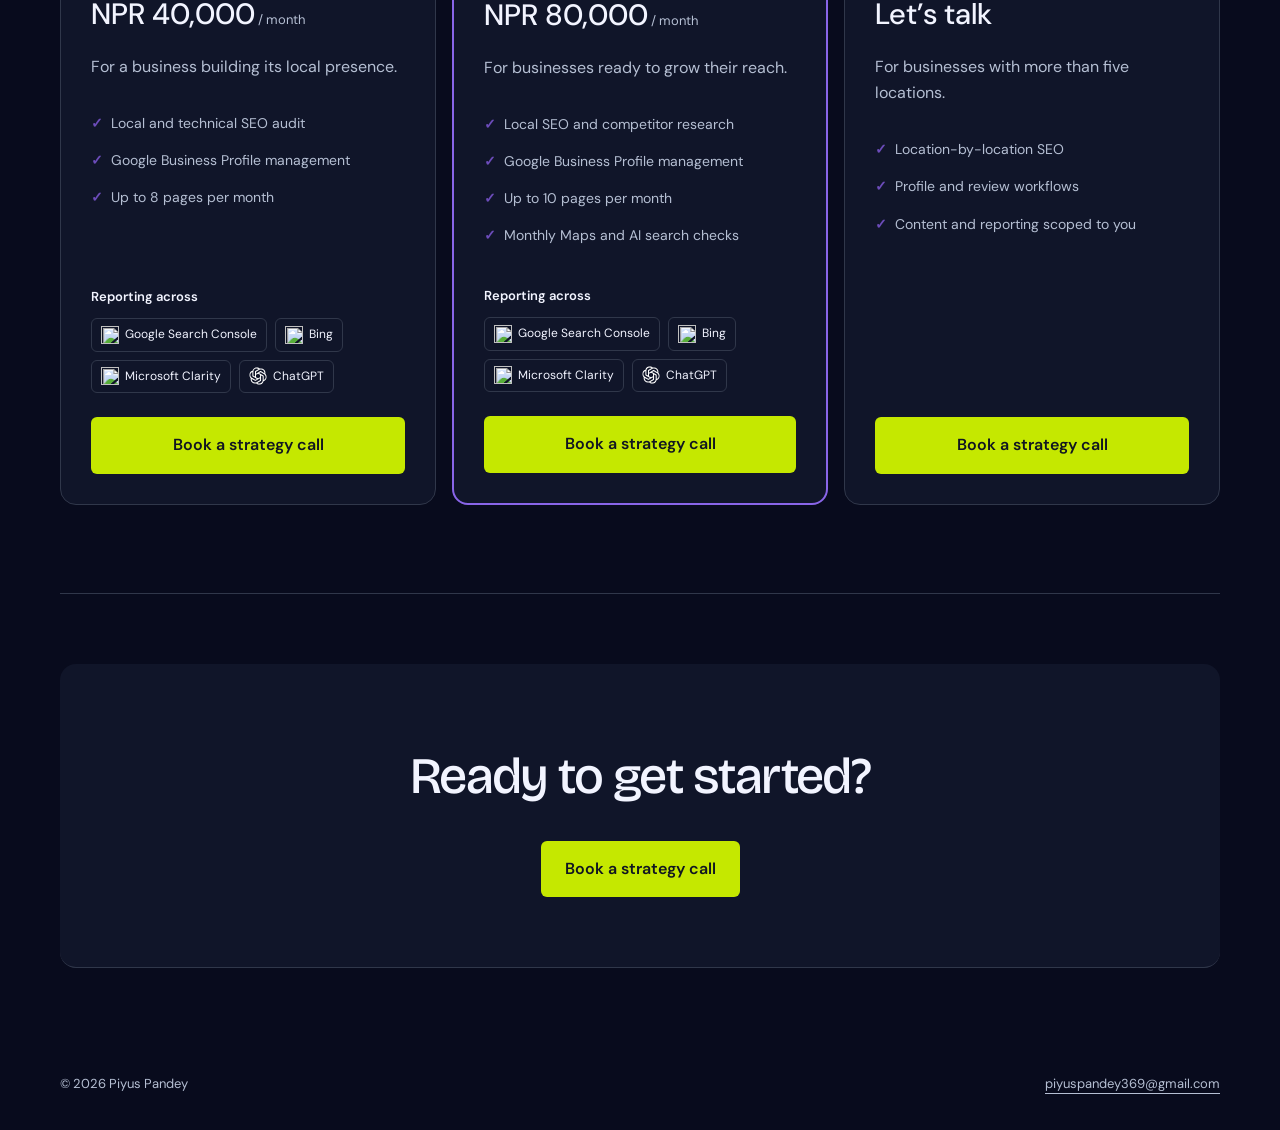
==== commit b3387a08: "Remove Vedic AstroGPT from trusted brands" ====
--- a/index.html
+++ b/index.html
@@ -3,6 +3,7 @@
 <head>
 <meta charset="utf-8">
 <meta name="viewport" content="width=device-width,initial-scale=1">
+<link rel="icon" href="site-assets/favicon.svg" type="image/svg+xml">
 <title>Local SEO Freelancer in Nepal | Piyus Pandey</title>
 <meta name="description" content="Local SEO for clinics and businesses in Nepal. Explore clinic case studies, Google Business Profile services and pricing.">
 <link rel="stylesheet" href="styles.css">
@@ -24,8 +25,8 @@
 <button class="theme-toggle" type="button" aria-label="Switch to dark theme" aria-pressed="false">☾</button>
 </header>
 <main id="main">
-<section class="hero"><div><h1>Get found on <span class="google-word"><img class="hero-brand-icon google-icon" src="site-assets/google-g.png" alt="" width="128" height="128">Google</span> and <span class="chatgpt-word"><img class="hero-brand-icon openai-icon" src="site-assets/openai-black.svg" alt="" width="48" height="48">ChatGPT</span></h1><p class="intro">I am Piyus Pandey. I help local businesses rank on Google and get you cited by ChatGPT and <span class="gemini-name"><img src="https://www.google.com/s2/favicons?domain=gemini.google.com&sz=64" alt="" width="24" height="24">Gemini</span>.</p><div class="actions"><a class="button" href="#work">See my work</a><a class="text-link" href="https://wa.me/9779866153090?text=Hello%20Piyus%2C%20I%20want%20to%20book%20a%20strategy%20call%20for%20my%20business%3A%20">Book a strategy call</a></div></div><figure class="portrait"><img src="site-assets/piyus-pandey.jpg" alt="Piyus Pandey" width="720" height="1280"></figure></section>
-<section class="trust"><h2>Trusted by</h2><div class="logo-grid"><a href="https://onin.com.np/"><img src="site-assets/onin.png" alt="Onin Infosys"></a><a href="https://tronixspace.com/"><img src="site-assets/tronix.png" alt="Tronix Space"></a><a href="https://agrimdentalclinic.com/"><img src="site-assets/agrim.png" alt="Agrim Dental Clinic"></a><a href="https://vedicastrogpt.com/"><img src="site-assets/vedic.webp" alt=""><span>Vedic AstroGPT</span></a><a href="https://blissfulpsychiatrycenter.com/"><img src="https://www.google.com/s2/favicons?domain=blissfulpsychiatrycenter.com&sz=128" alt=""><span>Blissful Neuropsychiatry</span></a></div></section>
+<section class="hero"><div><h1>Get found on <span class="google-word"><img class="hero-brand-icon google-icon" src="site-assets/google-g.png" alt="" width="128" height="128">Google</span> and <span class="chatgpt-word"><img class="hero-brand-icon openai-icon" src="site-assets/openai-black.svg" alt="" width="48" height="48">ChatGPT</span></h1><p class="intro">I am Piyus Pandey. I help local businesses rank on Google and get you cited by ChatGPT and <span class="gemini-name"><img src="https://www.google.com/s2/favicons?domain=gemini.google.com&sz=64" alt="" width="24" height="24">Gemini</span>.</p><div class="actions"><a class="button" href="#work">See my work</a><a class="text-link" target="_blank" rel="noopener noreferrer" href="https://wa.me/9779866153090?text=Hello%20Piyus%2C%20I%20want%20to%20book%20a%20strategy%20call%20for%20my%20business%3A%20">Book a strategy call</a></div></div><figure class="portrait"><img src="site-assets/piyus-pandey.jpg" alt="Piyus Pandey" width="720" height="1280"></figure></section>
+<section class="trust"><h2>Trusted by</h2><div class="logo-grid"><a href="https://onin.com.np/"><img src="site-assets/onin.png" alt="Onin Infosys"></a><a href="https://tronixspace.com/"><img src="site-assets/tronix.png" alt="Tronix Space"></a><a href="https://agrimdentalclinic.com/"><img src="site-assets/agrim.png" alt="Agrim Dental Clinic"></a><a href="https://blissfulpsychiatrycenter.com/"><img src="https://www.google.com/s2/favicons?domain=blissfulpsychiatrycenter.com&sz=128" alt=""><span>Blissful Neuropsychiatry</span></a></div></section>
 <section class="stats" aria-label="Experience"><div><strong>5+</strong><span>Campaigns</span></div><div><strong>100k</strong><span>Peak organic clicks in 28 days</span></div><div><strong>1,000+</strong><span>Articles written</span></div><div><strong>3+</strong><span>Industries</span></div></section>
 <section id="work">
 <div class="section-head">
@@ -65,9 +66,9 @@
 <h2>How I work</h2>
 <ol><li><strong>Understand your business.</strong> We talk about your services, locations and goals. I learn from your team and CRM data where available.</li><li><strong>Find the opportunities and do the work.</strong> I review your current SEO, competitors, technical setup and keywords. Then I work on content, local profiles, links and ongoing improvements.</li><li><strong>Review and report.</strong> Each month I show what shipped, what people searched for and what I plan to work on next.</li></ol>
 </section>
-<section id="pricing"><div class="section-head"><h2>Simple pricing for local SEO.</h2><p>Choose a plan for your business.</p></div><div class="pricing-grid"><article class="card"><h3>Local</h3><p class="price"><strong>NPR 40,000</strong><span> / month</span></p><p>For a business building its local presence.</p><ul><li>Local and technical SEO audit</li><li>Google Business Profile management</li><li>Up to 8 pages per month</li></ul><div class="reporting"><p>Reporting across</p><ul aria-label="Reporting platforms"><li><img src="https://www.google.com/s2/favicons?domain=search.google.com&sz=64" alt="" width="20" height="20">Google Search Console</li><li><img src="https://www.google.com/s2/favicons?domain=bing.com&sz=64" alt="" width="20" height="20">Bing</li><li><img src="https://www.google.com/s2/favicons?domain=clarity.microsoft.com&sz=64" alt="" width="20" height="20">Microsoft Clarity</li><li><img class="reporting-openai" src="site-assets/openai-black.svg" alt="" width="20" height="20">ChatGPT</li></ul></div><a class="button" href="https://wa.me/9779866153090?text=Hello%20Piyus%2C%20I%20want%20to%20book%20a%20strategy%20call%20for%20my%20business%3A%20">Book a strategy call</a></article><article class="card featured"><h3>Growth</h3><p class="price"><strong>NPR 80,000</strong><span> / month</span></p><p>For businesses ready to grow their reach.</p><ul><li>Local SEO and competitor research</li><li>Google Business Profile management</li><li>Up to 10 pages per month</li><li>Monthly Maps and AI search checks</li></ul><div class="reporting"><p>Reporting across</p><ul aria-label="Reporting platforms"><li><img src="https://www.google.com/s2/favicons?domain=search.google.com&sz=64" alt="" width="20" height="20">Google Search Console</li><li><img src="https://www.google.com/s2/favicons?domain=bing.com&sz=64" alt="" width="20" height="20">Bing</li><li><img src="https://www.google.com/s2/favicons?domain=clarity.microsoft.com&sz=64" alt="" width="20" height="20">Microsoft Clarity</li><li><img class="reporting-openai" src="site-assets/openai-black.svg" alt="" width="20" height="20">ChatGPT</li></ul></div><a class="button" href="https://wa.me/9779866153090?text=Hello%20Piyus%2C%20I%20want%20to%20book%20a%20strategy%20call%20for%20my%20business%3A%20">Book a strategy call</a></article><article class="card"><h3>Custom</h3><p class="price"><strong>Let’s talk</strong></p><p>For businesses with more than five locations.</p><ul><li>Location-by-location SEO</li><li>Profile and review workflows</li><li>Content and reporting scoped to you</li></ul><a class="button" href="https://wa.me/9779866153090?text=Hello%20Piyus%2C%20I%20want%20to%20book%20a%20strategy%20call%20for%20my%20business%3A%20">Book a strategy call</a></article></div></section><section class="contact"><h2>Ready to get started?</h2><a class="button" href="https://wa.me/9779866153090?text=Hello%20Piyus%2C%20I%20want%20to%20book%20a%20strategy%20call%20for%20my%20business%3A%20">Book a strategy call</a></section>
+<section id="pricing"><div class="section-head"><h2>Simple pricing for local SEO.</h2><p>Choose a plan for your business.</p></div><div class="pricing-grid"><article class="card"><h3>Local</h3><p class="price"><strong>NPR 40,000</strong><span> / month</span></p><p>For a business building its local presence.</p><ul><li>Local and technical SEO audit</li><li>Google Business Profile management</li><li>Up to 8 pages per month</li></ul><div class="reporting"><p>Reporting across</p><ul aria-label="Reporting platforms"><li><img src="https://www.google.com/s2/favicons?domain=search.google.com&sz=64" alt="" width="20" height="20">Google Search Console</li><li><img src="https://www.google.com/s2/favicons?domain=bing.com&sz=64" alt="" width="20" height="20">Bing</li><li><img src="https://www.google.com/s2/favicons?domain=clarity.microsoft.com&sz=64" alt="" width="20" height="20">Microsoft Clarity</li><li><img class="reporting-openai" src="site-assets/openai-black.svg" alt="" width="20" height="20">ChatGPT</li></ul></div><a class="button" target="_blank" rel="noopener noreferrer" href="https://wa.me/9779866153090?text=Hello%20Piyus%2C%20I%20want%20to%20book%20a%20strategy%20call%20for%20my%20business%3A%20">Book a strategy call</a></article><article class="card featured"><h3>Growth</h3><p class="price"><strong>NPR 80,000</strong><span> / month</span></p><p>For businesses ready to grow their reach.</p><ul><li>Local SEO and competitor research</li><li>Google Business Profile management</li><li>Up to 10 pages per month</li><li>Monthly Maps and AI search checks</li></ul><div class="reporting"><p>Reporting across</p><ul aria-label="Reporting platforms"><li><img src="https://www.google.com/s2/favicons?domain=search.google.com&sz=64" alt="" width="20" height="20">Google Search Console</li><li><img src="https://www.google.com/s2/favicons?domain=bing.com&sz=64" alt="" width="20" height="20">Bing</li><li><img src="https://www.google.com/s2/favicons?domain=clarity.microsoft.com&sz=64" alt="" width="20" height="20">Microsoft Clarity</li><li><img class="reporting-openai" src="site-assets/openai-black.svg" alt="" width="20" height="20">ChatGPT</li></ul></div><a class="button" target="_blank" rel="noopener noreferrer" href="https://wa.me/9779866153090?text=Hello%20Piyus%2C%20I%20want%20to%20book%20a%20strategy%20call%20for%20my%20business%3A%20">Book a strategy call</a></article><article class="card"><h3>Custom</h3><p class="price"><strong>Let’s talk</strong></p><p>For businesses with more than five locations.</p><ul><li>Location-by-location SEO</li><li>Profile and review workflows</li><li>Content and reporting scoped to you</li></ul><a class="button" target="_blank" rel="noopener noreferrer" href="https://wa.me/9779866153090?text=Hello%20Piyus%2C%20I%20want%20to%20book%20a%20strategy%20call%20for%20my%20business%3A%20">Book a strategy call</a></article></div></section><section class="contact"><h2>Ready to get started?</h2><a class="button" target="_blank" rel="noopener noreferrer" href="https://wa.me/9779866153090?text=Hello%20Piyus%2C%20I%20want%20to%20book%20a%20strategy%20call%20for%20my%20business%3A%20">Book a strategy call</a></section>
 </main>
 <footer><span>© 2026 Piyus Pandey</span><a href="mailto:piyuspandey369@gmail.com">piyuspandey369@gmail.com</a></footer>
 <script src="theme.js" defer></script>
 </body>
-</html>+</html>
--- a/styles.css
+++ b/styles.css
@@ -752,13 +752,13 @@
 .case-page a.button { color:#111621; background:var(--accent); text-decoration:none; }
 .case-page a.button:hover { color:#111621; background:#d8f154; }
 /* Compact client logos */
-.logo-grid { display:grid; grid-template-columns:repeat(5,minmax(0,1fr)); gap:12px; align-items:stretch; }
+.logo-grid { display:grid; grid-template-columns:repeat(4,minmax(0,1fr)); gap:12px; align-items:stretch; }
 .logo-grid a { width:100%; min-width:0; max-width:none; min-height:88px; padding:14px; background:#10121e; border:1px solid #282b3a; box-shadow:none; color:#f5f6fc; }
 .logo-grid img { max-width:100%; max-height:46px; }
 .logo-grid a:first-child img { background:#fff; border-radius:4px; padding:4px; }
 .logo-grid a:focus-visible { outline:3px solid #8265db; outline-offset:3px; }
-@media(max-width:800px) { .logo-grid { grid-template-columns:repeat(3,minmax(0,1fr)); } }
-@media(max-width:480px) { .logo-grid { grid-template-columns:repeat(2,minmax(0,1fr)); gap:10px; } .logo-grid a { width:100%; min-height:76px; } .logo-grid img { max-width:100%; } .logo-grid a:last-child { grid-column:1 / -1; width:calc(50% - 5px); justify-self:center; } }
+@media(max-width:800px) { .logo-grid { grid-template-columns:repeat(2,minmax(0,1fr)); } }
+@media(max-width:480px) { .logo-grid { grid-template-columns:repeat(2,minmax(0,1fr)); gap:10px; } .logo-grid a { width:100%; min-height:76px; } .logo-grid img { max-width:100%; } }
 .hero h1 .hero-brand-icon { width:.55em; height:.55em; object-fit:contain; vertical-align:-.03em; margin-right:.16em; }
 :root[data-theme="dark"] .hero h1 .openai-icon { filter:invert(1); }
 /* Case study card summaries */
@@ -789,3 +789,14 @@
 @media(max-width:480px) { .clinic-heading img { width:65px; height:50px; } }
 .result-frame.agrim-ai .result-highlight { left:65%; right:6%; top:48%; height:18%; }
 .result-frame.blissful-ai .result-highlight { left:65%; right:6%; top:29%; height:19%; }
+.image-viewer { width:min(1100px, 96vw); max-width:none; max-height:92vh; padding:0; border:1px solid var(--line); border-radius:12px; background:var(--panel); color:var(--ink); box-shadow:0 18px 60px rgba(0,0,0,.4); }
+.image-viewer::backdrop { background:rgba(4,6,16,.82); }
+.image-viewer-header { display:flex; align-items:center; justify-content:space-between; gap:16px; padding:14px 18px; font-size:14px; font-weight:600; }
+.image-viewer-actions { display:flex; gap:8px; }
+.image-viewer-close, .image-viewer-zoom { font:inherit; color:var(--ink); background:transparent; border:1px solid var(--line); border-radius:6px; min-height:44px; padding:9px 14px; cursor:pointer; }
+.image-viewer-close:focus-visible, .image-viewer-zoom:focus-visible, .image-viewer-content:focus-visible { outline:3px solid #9270e6; outline-offset:-3px; }
+.image-viewer-content { overflow:auto; max-height:calc(92vh - 115px); padding:0 18px; overscroll-behavior:contain; }
+.image-viewer-content > img, .image-viewer-content > .result-frame { display:block; width:100%; max-width:none; }
+.image-viewer-content.is-zoomed > img, .image-viewer-content.is-zoomed > .result-frame { width:200%; min-width:900px; }
+.image-viewer-content .result-frame img { width:100%; max-width:none; }
+.image-viewer-hint { margin:0; padding:10px 18px 14px; color:var(--muted); font-size:12px; }
